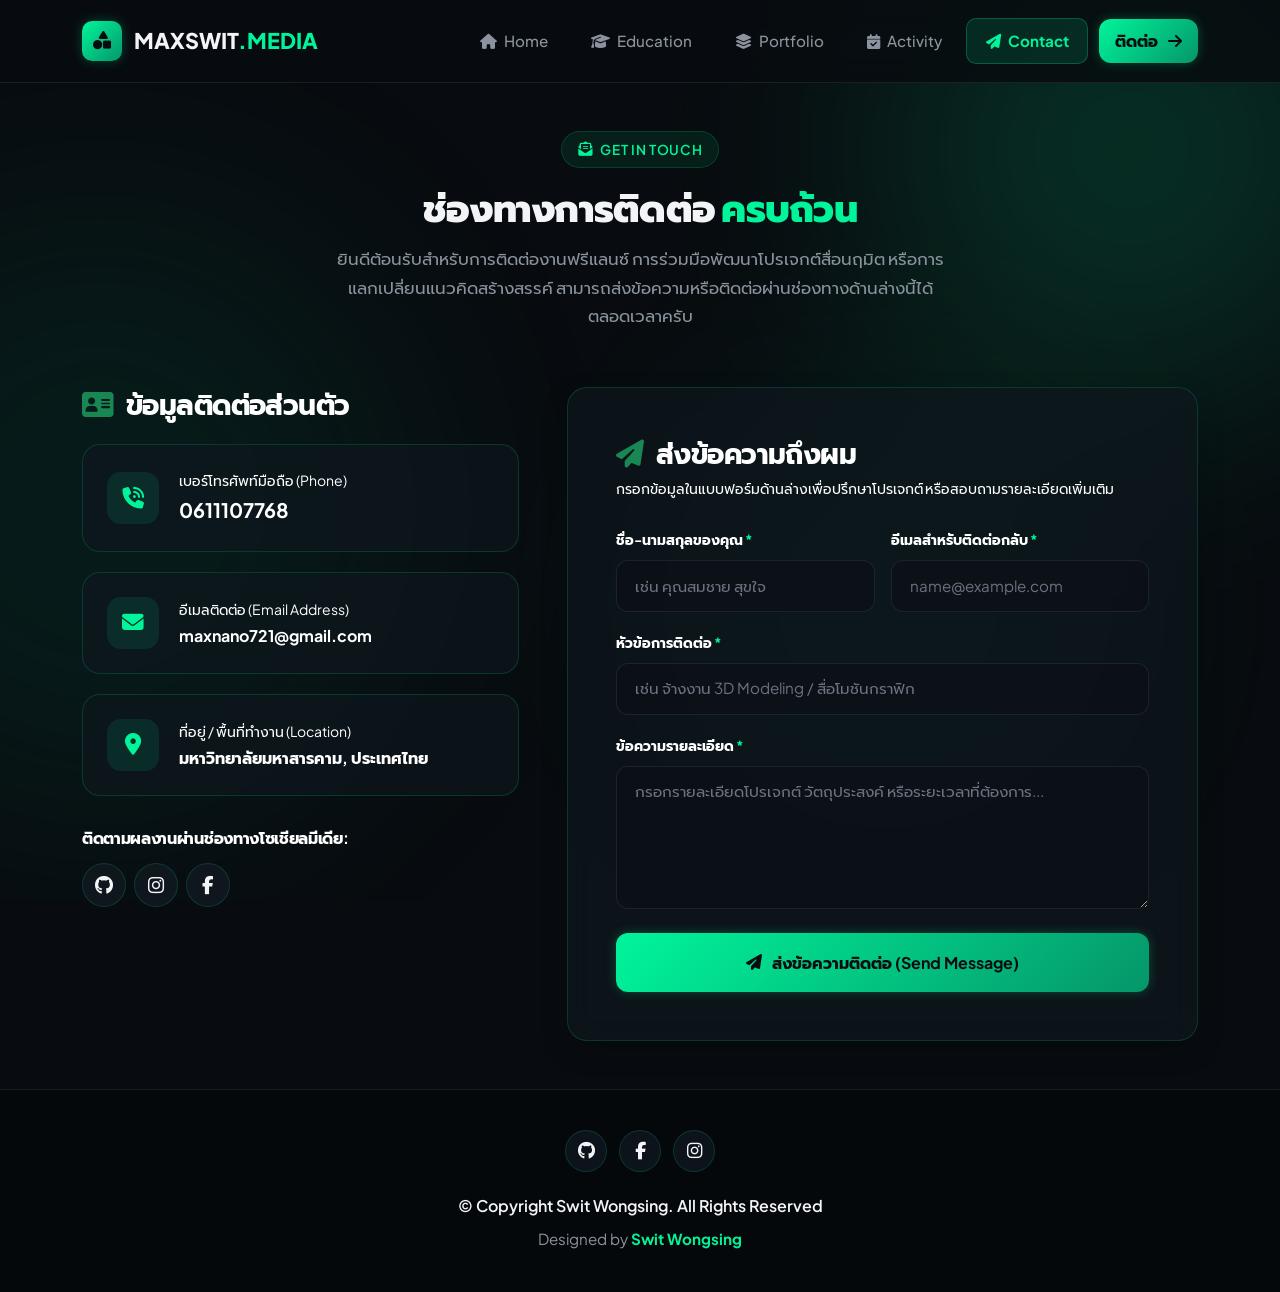
==== contact.html @ 8ebaf3b8 "Initial commit: Creative Media Portfolio website" ====
<!DOCTYPE html>
<html lang="th">
<head>
  <meta charset="UTF-8">
  <meta name="viewport" content="width=device-width, initial-scale=1.0">
  <title>ติดต่อเรา (Contact) | Maxswit สื่อนฤมิต</title>
  <meta name="description" content="ช่องทางการติดต่อ Maxswit นักศึกษาสาขาสื่อนฤมิต (Creative Media) - สำหรับงานฟรีแลนซ์ โปรเจกต์สร้างสรรค์ หรือการร่วมงาน">

  <!-- Bootstrap 5 CSS CDN -->
  <link href="https://cdn.jsdelivr.net/npm/bootstrap@5.3.3/dist/css/bootstrap.min.css" rel="stylesheet">

  <!-- Font Awesome 6 CDN -->
  <link rel="stylesheet" href="https://cdnjs.cloudflare.com/ajax/libs/font-awesome/6.5.2/css/all.min.css">

  <!-- Custom CSS -->
  <link rel="stylesheet" href="assets/css/style.css">
</head>
<body>

  <!-- Ambient Lighting Effects -->
  <div class="bg-ambient">
    <div class="ambient-blob blob-1"></div>
    <div class="ambient-blob blob-2"></div>
    <div class="ambient-blob blob-3"></div>
  </div>

  <!-- =========================================================================
       Navigation Bar
       ========================================================================= -->
  <nav class="navbar navbar-expand-lg navbar-dark navbar-custom sticky-top">
    <div class="container">
      <a class="navbar-brand" href="index.html">
        <div class="brand-icon">
          <i class="fas fa-shapes"></i>
        </div>
        <span>MAXSWIT<span class="green-highlight">.MEDIA</span></span>
      </a>

      <button class="navbar-toggler" type="button" data-bs-toggle="collapse" data-bs-target="#portfolioNav" aria-controls="portfolioNav" aria-expanded="false" aria-label="สลับแถบเมนู">
        <span class="navbar-toggler-icon"></span>
      </button>

      <div class="collapse navbar-collapse" id="portfolioNav">
        <ul class="navbar-nav ms-auto mb-2 mb-lg-0 align-items-lg-center">
          <li class="nav-item">
            <a class="nav-link" href="index.html"><i class="fas fa-home me-1"></i> Home</a>
          </li>
          <li class="nav-item">
            <a class="nav-link" href="education.html"><i class="fas fa-graduation-cap me-1"></i> Education</a>
          </li>
          <li class="nav-item">
            <a class="nav-link" href="portfolio.html"><i class="fas fa-layer-group me-1"></i> Portfolio</a>
          </li>
          <li class="nav-item">
            <a class="nav-link" href="activity.html"><i class="fas fa-calendar-check me-1"></i> Activity</a>
          </li>
          <li class="nav-item">
            <a class="nav-link active" href="contact.html"><i class="fas fa-paper-plane me-1"></i> Contact</a>
          </li>
          <li class="nav-item ms-lg-2 mt-2 mt-lg-0">
            <a href="contact.html" class="btn-creative-primary py-2 px-3 fs-6">
              <span>ติดต่อ</span>
              <i class="fas fa-arrow-right"></i>
            </a>
          </li>
        </ul>
      </div>
    </div>
  </nav>

  <!-- =========================================================================
       Main Content: Contact Me
       ========================================================================= -->
  <main class="py-5">
    <div class="container">
      
      <!-- Page Header -->
      <div class="section-header">
        <div class="section-badge"><i class="fas fa-envelope-open-text"></i> GET IN TOUCH</div>
        <h1 class="section-title">ช่องทางการติดต่อ <span class="green-highlight">ครบถ้วน</span></h1>
        <p class="section-subtitle">
          ยินดีต้อนรับสำหรับการติดต่องานฟรีแลนซ์ การร่วมมือพัฒนาโปรเจกต์สื่อนฤมิต หรือการแลกเปลี่ยนแนวคิดสร้างสรรค์ สามารถส่งข้อความหรือติดต่อผ่านช่องทางด้านล่างนี้ได้ตลอดเวลาครับ
        </p>
      </div>

      <div class="row g-5">
        
        <!-- Column 1: Contact Information & Social Profiles -->
        <div class="col-lg-5">
          <h3 class="text-white mb-4"><i class="fas fa-address-card text-success me-2"></i> ข้อมูลติดต่อส่วนตัว</h3>
          
          <!-- Contact Card 1: Phone -->
          <div class="contact-info-card">
            <div class="contact-icon-box">
              <i class="fas fa-phone-volume"></i>
            </div>
            <div>
              <span class="text-white small d-block">เบอร์โทรศัพท์มือถือ (Phone)</span>
              <a href="tel:0891234567" class="text-white fw-bold text-decoration-none fs-5 hover-green">0611107768</a>
            </div>
          </div>

          <!-- Contact Card 2: Email -->
          <div class="contact-info-card">
            <div class="contact-icon-box">
              <i class="fas fa-envelope"></i>
            </div>
            <div>
              <span class="text-white small d-block">อีเมลติดต่อ (Email Address)</span>
              <a href="mailto:maxnano721@gmail.com" class="text-white fw-bold text-decoration-none fs-6 hover-green">maxnano721@gmail.com</a>
            </div>
          </div>


          <!-- Contact Card 4: Location -->
          <div class="contact-info-card">
            <div class="contact-icon-box">
              <i class="fas fa-location-dot"></i>
            </div>
            <div>
              <span class="text-white small d-block">ที่อยู่ / พื้นที่ทำงาน (Location)</span>
              <span class="text-white fw-bold fs-6">มหาวิทยาลัยมหาสารคาม, ประเทศไทย </span>
            </div>
          </div>


          <!-- Social Media Links -->
          <div class="mt-4 pt-2">
            <h6 class="text-white mb-3">ติดตามผลงานผ่านช่องทางโซเชียลมีเดีย:</h6>
            <div class="d-flex flex-wrap gap-2">
              <a href="https://github.com/switt71" target="_blank" rel="noopener noreferrer" class="social-circle-btn" title="GitHub"><i class="fab fa-github"></i></a>
              <a href="https://www.instagram.com/swswitt/?hl=en" target="_blank" rel="noopener noreferrer" class="social-circle-btn" title="Instagram"><i class="fab fa-instagram"></i></a>
              <a href="https://www.facebook.com/Max.Sswit.7148" target="_blank" rel="noopener noreferrer" class="social-circle-btn" title="Facebook"><i class="fab fa-facebook-f"></i></a>
            </div>
          </div>
        </div>

        <!-- Column 2: Contact Form -->
        <div class="col-lg-7">
          <div class="glass-card p-4 p-md-5">
            <h3 class="text-white mb-2"><i class="fas fa-paper-plane text-success me-2"></i> ส่งข้อความถึงผม</h3>
            <p class="text-white small mb-4">กรอกข้อมูลในแบบฟอร์มด้านล่างเพื่อปรึกษาโปรเจกต์ หรือสอบถามรายละเอียดเพิ่มเติม</p>

            <!-- Success Alert (Shown via JS upon form submission) -->
            <div class="alert alert-success d-none mb-4 bg-dark text-success border border-success rounded-3" id="formSuccessAlert" role="alert">
              <i class="fas fa-check-circle me-2"></i> <strong>ส่งข้อความเรียบร้อยแล้ว!</strong> ขอบคุณที่ติดต่อเข้ามาครับ ผมจะติดต่อกลับไปยังอีเมลของคุณโดยเร็วที่สุด
            </div>

            <form id="contactForm">
              <div class="row g-3">
                <div class="col-md-6">
                  <label for="senderName" class="form-label text-white small fw-bold">ชื่อ-นามสกุลของคุณ <span class="green-highlight">*</span></label>
                  <input type="text" class="form-control form-control-custom" id="senderName" placeholder="เช่น คุณสมชาย สุขใจ" required>
                </div>
                <div class="col-md-6">
                  <label for="senderEmail" class="form-label text-white small fw-bold">อีเมลสำหรับติดต่อกลับ <span class="green-highlight">*</span></label>
                  <input type="email" class="form-control form-control-custom" id="senderEmail" placeholder="name@example.com" required>
                </div>
                <div class="col-12">
                  <label for="senderSubject" class="form-label text-white small fw-bold">หัวข้อการติดต่อ <span class="green-highlight">*</span></label>
                  <input type="text" class="form-control form-control-custom" id="senderSubject" placeholder="เช่น จ้างงาน 3D Modeling / สื่อโมชันกราฟิก" required>
                </div>
               
                <div class="col-12">
                  <label for="senderMessage" class="form-label text-white small fw-bold">ข้อความรายละเอียด <span class="green-highlight">*</span></label>
                  <textarea class="form-control form-control-custom" id="senderMessage" rows="5" placeholder="กรอกรายละเอียดโปรเจกต์ วัตถุประสงค์ หรือระยะเวลาที่ต้องการ..." required></textarea>
                </div>
                <div class="col-12 pt-2">
                  <button type="submit" class="btn-creative-primary w-100 justify-content-center py-3">
                    <i class="fas fa-paper-plane"></i>
                    <span>ส่งข้อความติดต่อ (Send Message)</span>
                  </button>
                </div>
              </div>
            </form>
          </div>
        </div>

      </div>

    </div>
  </main>

  <!-- =========================================================================
       Footer (จัดการและแก้ไขข้อความผ่านไฟล์ assets/js/main.js ได้ในที่เดียว)
       ========================================================================= -->
  <footer class="footer-custom" id="globalFooter">
    <div class="container">
      <p class="footer-copy">© 2026 My Portfolio</p>
      <p class="footer-designer">Designed by <span>Maxswit</span></p>
    </div>
  </footer>

  <!-- Back to top button -->
  <button id="backToTopBtn" class="back-to-top" aria-label="กลับสู่ด้านบน">
    <i class="fas fa-chevron-up"></i>
  </button>

  <!-- Bootstrap 5 JS Bundle CDN -->
  <script src="https://cdn.jsdelivr.net/npm/bootstrap@5.3.3/dist/js/bootstrap.bundle.min.js"></script>
  <!-- Custom JS -->
  <script src="assets/js/main.js"></script>
</body>
</html>
---- assets/css/style.css ----
/* ==========================================================================
   PORTFOLIO - CREATIVE MEDIA (สื่อนฤมิต)
   Theme: Modern Dark & Neon Green (Glassmorphism & Gradient)
   Author: Maxswit
   Year: 2026
   ========================================================================== */

/* --------------------------------------------------------------------------
   1. Google Fonts & CSS Variables
   -------------------------------------------------------------------------- */
@import url('https://fonts.googleapis.com/css2?family=Plus+Jakarta+Sans:wght@300;400;500;600;700;800&family=Prompt:wght@300;400;500;600;700&display=swap');

:root {
  /* Color Palette */
  --bg-dark: #080c10;
  --bg-dark-secondary: #0d131a;
  --bg-card: rgba(15, 23, 30, 0.72);
  --bg-card-hover: rgba(20, 32, 42, 0.88);
  --bg-glass: rgba(18, 28, 38, 0.45);
  
  /* Accent Green & Gradients */
  --accent-green: #00f59b;
  --accent-green-rgb: 0, 245, 155;
  --accent-emerald: #10b981;
  --accent-mint: #6ee7b7;
  --accent-glow: 0 0 24px rgba(0, 245, 155, 0.4);
  --accent-glow-sm: 0 0 12px rgba(0, 245, 155, 0.25);
  
  --gradient-green: linear-gradient(135deg, #00f59b 0%, #059669 100%);
  --gradient-text: linear-gradient(135deg, #ffffff 20%, #00f59b 100%);
  --gradient-dark: linear-gradient(180deg, #080c10 0%, #0d131a 100%);

  /* Border & Glass */
  --border-glass: rgba(0, 245, 155, 0.16);
  --border-glass-hover: rgba(0, 245, 155, 0.55);
  --border-subtle: rgba(255, 255, 255, 0.08);

  /* Typography */
  --font-main: 'Plus Jakarta Sans', 'Prompt', -apple-system, BlinkMacSystemFont, sans-serif;
  --text-main: #f3f4f6;
  --text-body: #d1d5db;
  --text-muted: #8b949e;
  
  /* Transitions & Shadows */
  --transition: all 0.3s cubic-bezier(0.4, 0, 0.2, 1);
  --shadow-card: 0 10px 30px -10px rgba(0, 0, 0, 0.5);
  --shadow-hover: 0 20px 40px -15px rgba(0, 245, 155, 0.25);
}

/* --------------------------------------------------------------------------
   2. Reset & Global Styles
   -------------------------------------------------------------------------- */
* {
  margin: 0;
  padding: 0;
  box-sizing: border-box;
}

html {
  scroll-behavior: smooth;
}

body {
  font-family: var(--font-main);
  background-color: var(--bg-dark);
  color: var(--text-body);
  line-height: 1.7;
  overflow-x: hidden;
  position: relative;
  min-height: 100vh;
  display: flex;
  flex-direction: column;
}

main {
  flex: 1 0 auto;
}

/* Background Ambient Lighting Effect */
.bg-ambient {
  position: fixed;
  top: 0;
  left: 0;
  width: 100%;
  height: 100%;
  pointer-events: none;
  z-index: -1;
  overflow: hidden;
}

.ambient-blob {
  position: absolute;
  filter: blur(120px);
  border-radius: 50%;
  opacity: 0.15;
  animation: floatAmbient 18s ease-in-out infinite alternate;
}

.blob-1 {
  width: 500px;
  height: 500px;
  background: var(--accent-green);
  top: -100px;
  right: -100px;
}

.blob-2 {
  width: 600px;
  height: 600px;
  background: #047857;
  bottom: 10%;
  left: -200px;
  animation-duration: 22s;
}

.blob-3 {
  width: 400px;
  height: 400px;
  background: #00d287;
  top: 45%;
  right: 15%;
  opacity: 0.1;
  animation-duration: 15s;
}

@keyframes floatAmbient {
  0% { transform: translate(0, 0) scale(1); }
  50% { transform: translate(40px, -30px) scale(1.08); }
  100% { transform: translate(-30px, 40px) scale(0.95); }
}

/* Custom Scrollbar */
::-webkit-scrollbar {
  width: 10px;
}

::-webkit-scrollbar-track {
  background: var(--bg-dark);
}

::-webkit-scrollbar-thumb {
  background: #1f2c38;
  border-radius: 5px;
  border: 2px solid var(--bg-dark);
}

::-webkit-scrollbar-thumb:hover {
  background: var(--accent-green);
}

/* Typography Utilities */
h1, h2, h3, h4, h5, h6 {
  color: var(--text-main);
  font-weight: 700;
  letter-spacing: -0.02em;
}

.gradient-text {
  background: var(--gradient-text);
  -webkit-background-clip: text;
  -webkit-text-fill-color: transparent;
  display: inline-block;
}

.green-highlight {
  color: var(--accent-green);
}

p.lead {
  color: var(--text-muted);
  font-size: 1.15rem;
}

/* Section Header Component */
.section-header {
  margin-bottom: 3.5rem;
  text-align: center;
}

.section-badge {
  display: inline-flex;
  align-items: center;
  gap: 8px;
  padding: 6px 16px;
  background: rgba(0, 245, 155, 0.08);
  border: 1px solid var(--border-glass);
  border-radius: 999px;
  color: var(--accent-green);
  font-size: 0.85rem;
  font-weight: 600;
  letter-spacing: 0.05em;
  text-transform: uppercase;
  margin-bottom: 1rem;
  backdrop-filter: blur(8px);
}

.section-badge i {
  font-size: 0.9rem;
}

.section-title {
  font-size: 2.35rem;
  font-weight: 800;
  margin-bottom: 1rem;
}

.section-subtitle {
  color: var(--text-muted);
  max-width: 620px;
  margin: 0 auto;
  font-size: 1.05rem;
}

/* --------------------------------------------------------------------------
   3. Glassmorphism Card System
   -------------------------------------------------------------------------- */
.glass-card {
  background: var(--bg-card);
  backdrop-filter: blur(14px);
  -webkit-backdrop-filter: blur(14px);
  border: 1px solid var(--border-glass);
  border-radius: 20px;
  padding: 2rem;
  transition: var(--transition);
  box-shadow: var(--shadow-card);
  position: relative;
  overflow: hidden;
}

.glass-card::before {
  content: '';
  position: absolute;
  top: 0;
  left: 0;
  width: 100%;
  height: 100%;
  background: radial-gradient(circle at top right, rgba(0, 245, 155, 0.06), transparent 60%);
  pointer-events: none;
  opacity: 0;
  transition: var(--transition);
}

.glass-card:hover {
  transform: translateY(-6px);
  border-color: var(--border-glass-hover);
  box-shadow: var(--shadow-hover);
}

.glass-card:hover::before {
  opacity: 1;
}

/* --------------------------------------------------------------------------
   4. Buttons & Badges
   -------------------------------------------------------------------------- */
.btn-creative-primary {
  background: var(--gradient-green);
  color: #080c10;
  font-weight: 700;
  padding: 0.75rem 1.75rem;
  border-radius: 12px;
  border: none;
  transition: var(--transition);
  display: inline-flex;
  align-items: center;
  gap: 10px;
  text-decoration: none;
  box-shadow: var(--accent-glow-sm);
}

.btn-creative-primary:hover {
  background: linear-gradient(135deg, #10fba6 0%, #047857 100%);
  color: #05080c;
  transform: translateY(-2px);
  box-shadow: var(--accent-glow);
}

.btn-creative-outline {
  background: transparent;
  color: var(--text-main);
  font-weight: 600;
  padding: 0.75rem 1.75rem;
  border-radius: 12px;
  border: 1px solid var(--border-glass);
  transition: var(--transition);
  display: inline-flex;
  align-items: center;
  gap: 10px;
  text-decoration: none;
  backdrop-filter: blur(8px);
}

.btn-creative-outline:hover {
  background: rgba(0, 245, 155, 0.1);
  color: var(--accent-green);
  border-color: var(--accent-green);
  transform: translateY(-2px);
}

.tag-badge {
  display: inline-block;
  padding: 4px 12px;
  border-radius: 6px;
  font-size: 0.78rem;
  font-weight: 600;
  background: rgba(0, 245, 155, 0.1);
  color: var(--accent-green);
  border: 1px solid rgba(0, 245, 155, 0.2);
}

/* --------------------------------------------------------------------------
   5. Navigation Bar
   -------------------------------------------------------------------------- */
.navbar-custom {
  background: rgba(8, 12, 16, 0.85);
  backdrop-filter: blur(16px);
  -webkit-backdrop-filter: blur(16px);
  border-bottom: 1px solid var(--border-subtle);
  padding: 1rem 0;
  transition: var(--transition);
  z-index: 1030;
}

.navbar-custom.scrolled {
  padding: 0.75rem 0;
  background: rgba(8, 12, 16, 0.95);
  border-bottom-color: var(--border-glass);
  box-shadow: 0 10px 25px rgba(0, 0, 0, 0.6);
}

.navbar-brand {
  display: flex;
  align-items: center;
  gap: 12px;
  font-weight: 800;
  font-size: 1.35rem;
  color: var(--text-main) !important;
  text-decoration: none;
}

.brand-icon {
  width: 40px;
  height: 40px;
  background: var(--gradient-green);
  border-radius: 10px;
  display: flex;
  align-items: center;
  justify-content: center;
  color: #080c10;
  font-size: 1.15rem;
  box-shadow: var(--accent-glow-sm);
  transition: var(--transition);
}

.navbar-brand:hover .brand-icon {
  transform: rotate(10deg) scale(1.05);
}

.navbar-nav .nav-link {
  color: var(--text-muted);
  font-weight: 500;
  font-size: 0.95rem;
  padding: 0.55rem 1.15rem !important;
  margin: 0 3px;
  border-radius: 10px;
  transition: var(--transition);
  position: relative;
}

.navbar-nav .nav-link:hover {
  color: var(--accent-green);
  background: rgba(0, 245, 155, 0.05);
}

.navbar-nav .nav-link.active {
  color: var(--accent-green);
  font-weight: 700;
  background: rgba(0, 245, 155, 0.12);
  border: 1px solid rgba(0, 245, 155, 0.25);
}

.navbar-toggler {
  border: 1px solid var(--border-glass);
  padding: 0.5rem 0.75rem;
  border-radius: 10px;
}

.navbar-toggler:focus {
  box-shadow: none;
}

.navbar-toggler-icon {
  filter: invert(1);
}

/* --------------------------------------------------------------------------
   6. Hero Section (Home Page)
   -------------------------------------------------------------------------- */
.hero-section {
  padding: 7rem 0 5rem;
  position: relative;
}

.hero-profile-wrapper {
  position: relative;
  display: flex;
  justify-content: center;
  align-items: center;
}

.profile-glow-ring {
  position: absolute;
  width: 360px;
  height: 360px;
  border-radius: 50%;
  background: radial-gradient(circle, rgba(0, 245, 155, 0.25) 0%, transparent 70%);
  animation: pulseGlow 4s ease-in-out infinite alternate;
}

@keyframes pulseGlow {
  0% { transform: scale(0.9); opacity: 0.5; }
  100% { transform: scale(1.15); opacity: 0.9; }
}

.profile-card {
  position: relative;
  width: 330px;
  height: 410px;
  border-radius: 28px;
  overflow: hidden;
  border: 2px solid var(--border-glass);
  box-shadow: var(--shadow-hover);
  background: var(--bg-card);
  backdrop-filter: blur(16px);
  transition: var(--transition);
}

.profile-card:hover {
  transform: translateY(-8px) scale(1.02);
  border-color: var(--accent-green);
}

.profile-img {
  width: 100%;
  height: 100%;
  object-fit: cover;
  display: block;
}

.floating-pill {
  position: absolute;
  padding: 8px 16px;
  background: rgba(13, 20, 28, 0.85);
  backdrop-filter: blur(12px);
  border: 1px solid var(--border-glass);
  border-radius: 999px;
  color: var(--text-main);
  font-size: 0.85rem;
  font-weight: 600;
  display: flex;
  align-items: center;
  gap: 8px;
  box-shadow: 0 8px 24px rgba(0,0,0,0.4);
  z-index: 2;
  animation: floatPill 5s ease-in-out infinite alternate;
}

.pill-1 {
  top: 15px;
  left: -20px;
}

.pill-2 {
  bottom: 25px;
  right: -25px;
  animation-delay: -2.5s;
}

@keyframes floatPill {
  0% { transform: translateY(0); }
  100% { transform: translateY(-10px); }
}

.hero-stats {
  margin-top: 3rem;
  display: grid;
  grid-template-columns: repeat(3, 1fr);
  gap: 1.5rem;
}

.stat-item {
  padding: 1.25rem;
  background: rgba(18, 25, 33, 0.5);
  border: 1px solid var(--border-subtle);
  border-radius: 16px;
  text-align: center;
  transition: var(--transition);
}

.stat-item:hover {
  border-color: var(--border-glass);
  background: rgba(18, 25, 33, 0.8);
  transform: translateY(-3px);
}

.stat-number {
  font-size: 2rem;
  font-weight: 800;
  color: var(--accent-green);
  line-height: 1.1;
}

.stat-label {
  font-size: 0.85rem;
  color: var(--text-muted);
  margin-top: 4px;
}

/* --------------------------------------------------------------------------
   7. Skills & Expertise Grid
   -------------------------------------------------------------------------- */
.skill-card {
  padding: 1.75rem;
  background: var(--bg-card);
  border: 1px solid var(--border-glass);
  border-radius: 18px;
  transition: var(--transition);
  height: 100%;
  color: #ffffff;
}

.skill-card h1,
.skill-card h2,
.skill-card h3,
.skill-card h4,
.skill-card h5,
.skill-card h6 {
  color: #ffffff !important;
}

.skill-card p,
.skill-card .text-muted {
  color: #ffffff !important;
  opacity: 0.95;
}

.skill-card span {
  color: #ffffff !important;
}

.skill-card .green-highlight {
  color: var(--accent-green) !important;
}

.skill-card:hover {
  transform: translateY(-5px);
  border-color: var(--accent-green);
  box-shadow: var(--shadow-hover);
}

.skill-icon-box {
  width: 55px;
  height: 55px;
  border-radius: 14px;
  background: rgba(0, 245, 155, 0.1);
  color: var(--accent-green);
  display: flex;
  align-items: center;
  justify-content: center;
  font-size: 1.5rem;
  margin-bottom: 1.25rem;
  transition: var(--transition);
}

.skill-card:hover .skill-icon-box {
  background: var(--gradient-green);
  color: #080c10;
  transform: scale(1.08);
}

.progress-bar-custom {
  background: rgba(255, 255, 255, 0.08);
  border-radius: 999px;
  height: 8px;
  overflow: hidden;
  margin-top: 10px;
}

.progress-bar-fill {
  background: var(--gradient-green);
  height: 100%;
  border-radius: 999px;
  box-shadow: var(--accent-glow-sm);
  transition: width 1.2s ease-in-out;
}

/* --------------------------------------------------------------------------
   8. Education Timeline
   -------------------------------------------------------------------------- */
.timeline {
  position: relative;
  max-width: 900px;
  margin: 0 auto;
  padding: 2rem 0;
}

.timeline::before {
  content: '';
  position: absolute;
  top: 0;
  bottom: 0;
  left: 50%;
  width: 2px;
  background: linear-gradient(180deg, rgba(0, 245, 155, 0.1) 0%, rgba(0, 245, 155, 0.8) 50%, rgba(0, 245, 155, 0.1) 100%);
  transform: translateX(-50%);
}

.timeline-item {
  position: relative;
  margin-bottom: 3.5rem;
  width: 50%;
}

.timeline-item:nth-child(odd) {
  left: 0;
  padding-right: 3rem;
  text-align: right;
}

.timeline-item:nth-child(even) {
  left: 50%;
  padding-left: 3rem;
  text-align: left;
}

.timeline-dot {
  position: absolute;
  top: 15px;
  width: 22px;
  height: 22px;
  background: #080c10;
  border: 3px solid var(--accent-green);
  border-radius: 50%;
  box-shadow: var(--accent-glow-sm);
  z-index: 2;
  transition: var(--transition);
}

.timeline-item:nth-child(odd) .timeline-dot {
  right: -11px;
}

.timeline-item:nth-child(even) .timeline-dot {
  left: -11px;
}

.timeline-item:hover .timeline-dot {
  background: var(--accent-green);
  transform: scale(1.3);
  box-shadow: var(--accent-glow);
}

.timeline-content {
  background: var(--bg-card);
  backdrop-filter: blur(14px);
  border: 1px solid var(--border-glass);
  border-radius: 20px;
  padding: 1.75rem 2rem;
  transition: var(--transition);
  position: relative;
}

.timeline-content:hover {
  transform: translateY(-4px);
  border-color: var(--accent-green);
  box-shadow: var(--shadow-hover);
}

.timeline-year {
  display: inline-block;
  padding: 4px 12px;
  border-radius: 999px;
  font-size: 0.85rem;
  font-weight: 700;
  background: rgba(0, 245, 155, 0.12);
  color: var(--accent-green);
  margin-bottom: 0.75rem;
}

/* --------------------------------------------------------------------------
   9. Portfolio Filter & Project Cards
   -------------------------------------------------------------------------- */
.filter-tabs {
  display: flex;
  flex-wrap: wrap;
  justify-content: center;
  gap: 10px;
  margin-bottom: 3rem;
}

.filter-btn {
  background: rgba(18, 25, 33, 0.6);
  border: 1px solid var(--border-subtle);
  color: var(--text-muted);
  padding: 8px 20px;
  border-radius: 999px;
  font-size: 0.9rem;
  font-weight: 600;
  cursor: pointer;
  transition: var(--transition);
  backdrop-filter: blur(8px);
}

.filter-btn:hover {
  color: var(--accent-green);
  border-color: var(--border-glass);
  background: rgba(0, 245, 155, 0.08);
}

.filter-btn.active {
  background: var(--gradient-green);
  color: #080c10;
  border-color: var(--accent-green);
  box-shadow: var(--accent-glow-sm);
}

.project-card {
  border-radius: 20px;
  overflow: hidden;
  background: var(--bg-card);
  border: 1px solid var(--border-glass);
  transition: var(--transition);
  height: 100%;
  display: flex;
  flex-direction: column;
}

.project-card:hover {
  transform: translateY(-8px);
  border-color: var(--accent-green);
  box-shadow: var(--shadow-hover);
}

.project-img-wrapper {
  position: relative;
  width: 100%;
  height: 240px;
  overflow: hidden;
  background: #111822;
}

.project-img {
  width: 100%;
  height: 100%;
  object-fit: cover;
  transition: transform 0.6s cubic-bezier(0.4, 0, 0.2, 1);
}

.project-card:hover .project-img {
  transform: scale(1.08);
}

.project-overlay {
  position: absolute;
  top: 0;
  left: 0;
  width: 100%;
  height: 100%;
  background: linear-gradient(180deg, rgba(8, 12, 16, 0.2) 0%, rgba(8, 12, 16, 0.9) 100%);
  opacity: 0;
  transition: var(--transition);
  display: flex;
  align-items: center;
  justify-content: center;
  gap: 12px;
}

.project-card:hover .project-overlay {
  opacity: 1;
}

.overlay-btn {
  width: 46px;
  height: 46px;
  border-radius: 50%;
  background: rgba(8, 12, 16, 0.85);
  border: 1px solid var(--border-glass);
  color: var(--accent-green);
  display: flex;
  align-items: center;
  justify-content: center;
  font-size: 1.1rem;
  transition: var(--transition);
  text-decoration: none;
}

.overlay-btn:hover {
  background: var(--accent-green);
  color: #080c10;
  transform: scale(1.1);
  box-shadow: var(--accent-glow);
}

.project-body {
  padding: 1.6rem;
  flex: 1;
  display: flex;
  flex-direction: column;
  justify-content: space-between;
}

/* --------------------------------------------------------------------------
   10. Activities & Workshops
   -------------------------------------------------------------------------- */
.activity-card {
  background: var(--bg-card);
  border: 1px solid var(--border-glass);
  border-radius: 20px;
  overflow: hidden;
  transition: var(--transition);
  height: 100%;
  display: flex;
  flex-direction: column;
}

.activity-card:hover {
  transform: translateY(-6px);
  border-color: var(--accent-green);
  box-shadow: var(--shadow-hover);
}

.activity-badge {
  position: absolute;
  top: 15px;
  right: 15px;
  background: rgba(8, 12, 16, 0.85);
  border: 1px solid var(--border-glass);
  padding: 6px 14px;
  border-radius: 999px;
  font-size: 0.75rem;
  font-weight: 700;
  color: var(--accent-green);
  backdrop-filter: blur(8px);
  z-index: 2;
}

.activity-date {
  font-size: 0.85rem;
  color: var(--accent-green);
  margin-bottom: 0.5rem;
  display: flex;
  align-items: center;
  gap: 6px;
}

/* --------------------------------------------------------------------------
   11. Contact Page Styles
   -------------------------------------------------------------------------- */
.contact-info-card {
  padding: 1.5rem;
  background: var(--bg-card);
  border: 1px solid var(--border-glass);
  border-radius: 18px;
  display: flex;
  align-items: center;
  gap: 1.25rem;
  transition: var(--transition);
  margin-bottom: 1.25rem;
}

.contact-info-card:hover {
  transform: translateX(6px);
  border-color: var(--accent-green);
  box-shadow: var(--shadow-hover);
}

.contact-icon-box {
  width: 52px;
  height: 52px;
  border-radius: 14px;
  background: rgba(0, 245, 155, 0.1);
  color: var(--accent-green);
  display: flex;
  align-items: center;
  justify-content: center;
  font-size: 1.35rem;
  flex-shrink: 0;
  transition: var(--transition);
}

.contact-info-card:hover .contact-icon-box {
  background: var(--gradient-green);
  color: #080c10;
}

.social-circle-btn {
  width: 44px;
  height: 44px;
  border-radius: 50%;
  background: rgba(18, 25, 33, 0.8);
  border: 1px solid var(--border-glass);
  color: var(--text-main);
  display: inline-flex;
  align-items: center;
  justify-content: center;
  font-size: 1.15rem;
  transition: var(--transition);
  text-decoration: none;
}

.social-circle-btn:hover {
  background: var(--accent-green);
  color: #080c10;
  transform: translateY(-4px);
  box-shadow: var(--accent-glow-sm);
}

.form-control-custom {
  background: rgba(12, 17, 23, 0.8);
  border: 1px solid var(--border-subtle);
  border-radius: 12px;
  padding: 0.85rem 1.15rem;
  color: var(--text-main);
  font-size: 0.95rem;
  transition: var(--transition);
}

.form-control-custom:focus {
  background: rgba(14, 21, 28, 0.95);
  border-color: var(--accent-green);
  box-shadow: var(--accent-glow-sm);
  color: var(--text-main);
  outline: none;
}

.form-control-custom::placeholder {
  color: #6b7280;
}

/* --------------------------------------------------------------------------
   12. Footer
   -------------------------------------------------------------------------- */
.footer-custom {
  background: #05080b;
  border-top: 1px solid var(--border-subtle);
  padding: 2.5rem 0;
  margin-top: auto;
  text-align: center;
  position: relative;
}

.footer-custom p {
  margin: 0;
  line-height: 1.8;
}

.footer-copy {
  color: var(--text-main);
  font-weight: 600;
  font-size: 1rem;
}

.footer-designer {
  color: var(--text-muted);
  font-size: 0.95rem;
}

.footer-designer span {
  color: var(--accent-green);
  font-weight: 700;
}

.footer-social-links {
  display: flex;
  align-items: center;
  justify-content: center;
  gap: 12px;
  margin-bottom: 1.25rem;
}

.footer-social-btn {
  width: 42px;
  height: 42px;
  border-radius: 50%;
  background: rgba(18, 25, 33, 0.7);
  border: 1px solid var(--border-glass);
  color: var(--text-main);
  display: inline-flex;
  align-items: center;
  justify-content: center;
  font-size: 1.1rem;
  transition: var(--transition);
  text-decoration: none;
}

.footer-social-btn:hover {
  background: var(--accent-green);
  color: #080c10;
  transform: translateY(-3px);
  box-shadow: var(--accent-glow-sm);
  border-color: var(--accent-green);
}

/* --------------------------------------------------------------------------
   13. Modal & Lightbox Preview
   -------------------------------------------------------------------------- */
.modal-content-glass {
  background: rgba(12, 18, 24, 0.96);
  backdrop-filter: blur(20px);
  border: 1px solid var(--border-glass);
  border-radius: 24px;
  color: var(--text-main);
  box-shadow: 0 25px 60px rgba(0, 0, 0, 0.8);
}

.modal-header-glass {
  border-bottom: 1px solid var(--border-subtle);
  padding: 1.5rem 2rem;
}

.btn-close-white {
  filter: invert(1);
}

/* --------------------------------------------------------------------------
   14. Back to Top Button
   -------------------------------------------------------------------------- */
.back-to-top {
  position: fixed;
  bottom: 30px;
  right: 30px;
  width: 48px;
  height: 48px;
  border-radius: 50%;
  background: rgba(15, 23, 30, 0.85);
  backdrop-filter: blur(10px);
  border: 1px solid var(--border-glass);
  color: var(--accent-green);
  display: flex;
  align-items: center;
  justify-content: center;
  font-size: 1.1rem;
  cursor: pointer;
  opacity: 0;
  visibility: hidden;
  transition: var(--transition);
  z-index: 1000;
  box-shadow: var(--shadow-card);
}

.back-to-top.active {
  opacity: 1;
  visibility: visible;
}

.back-to-top:hover {
  background: var(--accent-green);
  color: #080c10;
  transform: translateY(-4px);
  box-shadow: var(--accent-glow);
}

/* --------------------------------------------------------------------------
   15. Responsive Media Queries
   -------------------------------------------------------------------------- */
@media (max-width: 991.98px) {
  .hero-section {
    padding: 5rem 0 3.5rem;
    text-align: center;
  }
  
  .hero-stats {
    justify-content: center;
    max-width: 480px;
    margin: 2.5rem auto 0;
  }

  .timeline::before {
    left: 30px;
  }

  .timeline-item {
    width: 100%;
    padding-left: 70px !important;
    padding-right: 0 !important;
    text-align: left !important;
  }

  .timeline-item:nth-child(even) {
    left: 0;
  }

  .timeline-dot {
    left: 19px !important;
    right: auto !important;
  }

  .navbar-collapse {
    background: rgba(10, 15, 20, 0.98);
    border: 1px solid var(--border-glass);
    border-radius: 16px;
    padding: 1.25rem;
    margin-top: 1rem;
  }
}

@media (max-width: 575.98px) {
  .section-title {
    font-size: 1.85rem;
  }
  
  .profile-card {
    width: 280px;
    height: 350px;
  }
  
  .hero-stats {
    grid-template-columns: 1fr;
    gap: 1rem;
  }
  
  .pill-1, .pill-2 {
    display: none;
  }
}
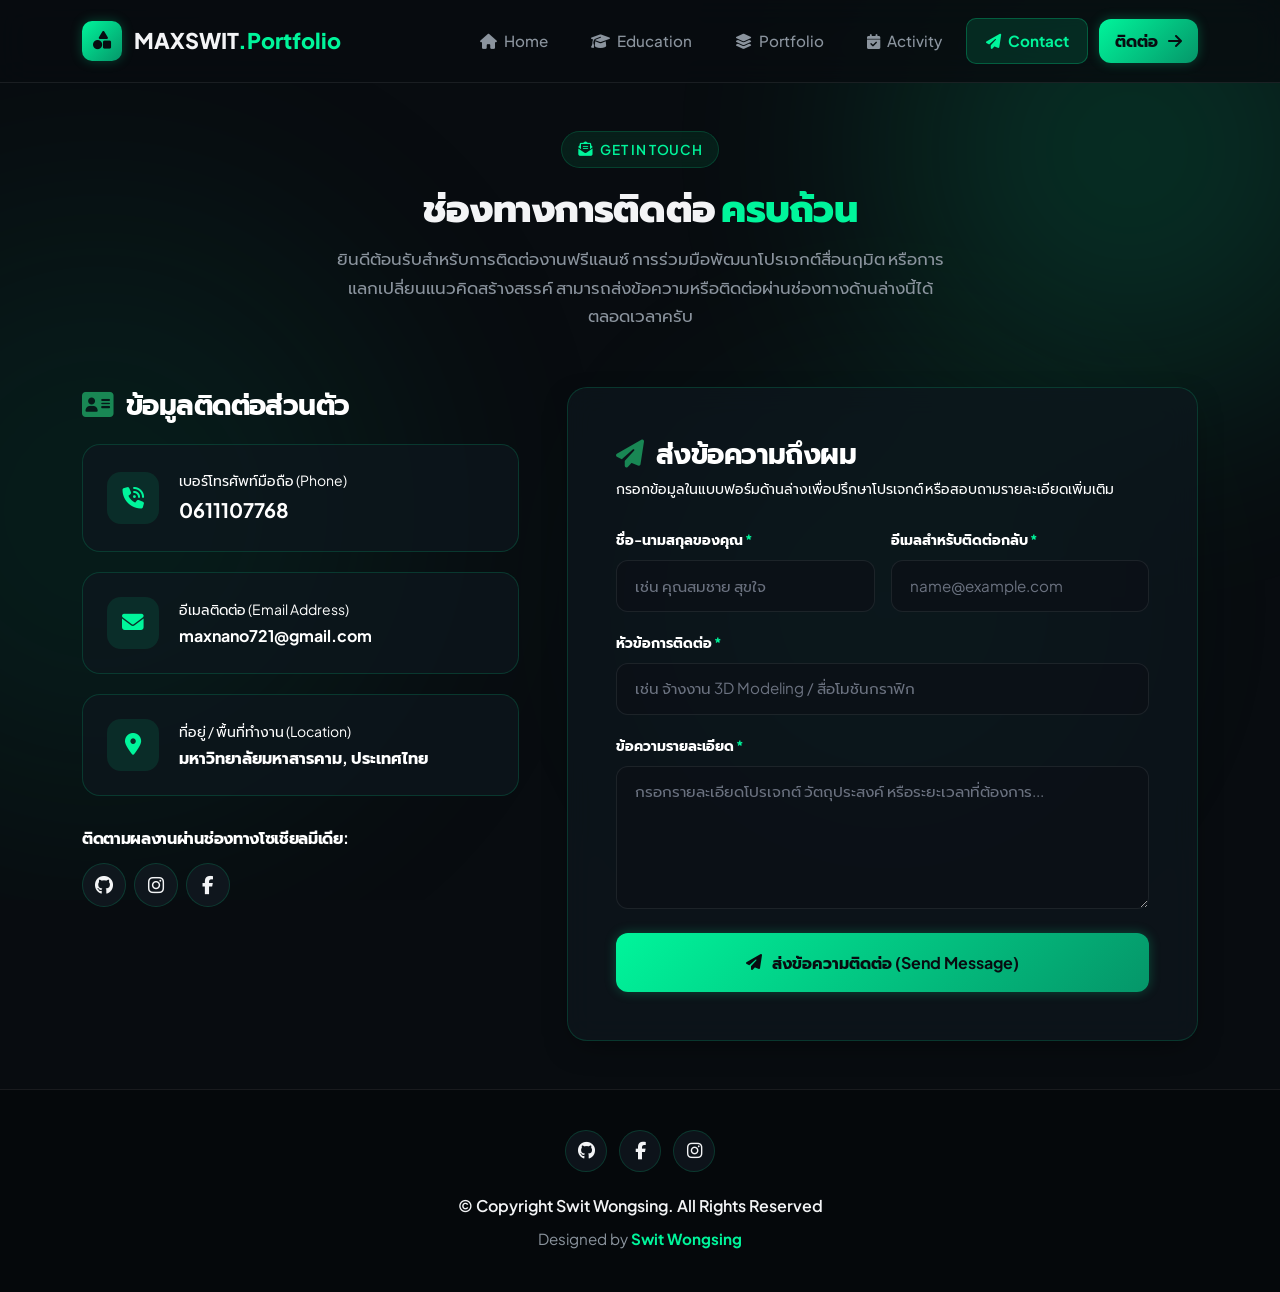
==== commit bf7f86d7: "Update brand title to MAXSWIT.Portfolio across all navigation bars" ====
--- a/contact.html
+++ b/contact.html
@@ -33,7 +33,7 @@
         <div class="brand-icon">
           <i class="fas fa-shapes"></i>
         </div>
-        <span>MAXSWIT<span class="green-highlight">.MEDIA</span></span>
+        <span>MAXSWIT<span class="green-highlight">.Portfolio</span></span>
       </a>
 
       <button class="navbar-toggler" type="button" data-bs-toggle="collapse" data-bs-target="#portfolioNav" aria-controls="portfolioNav" aria-expanded="false" aria-label="สลับแถบเมนู">
